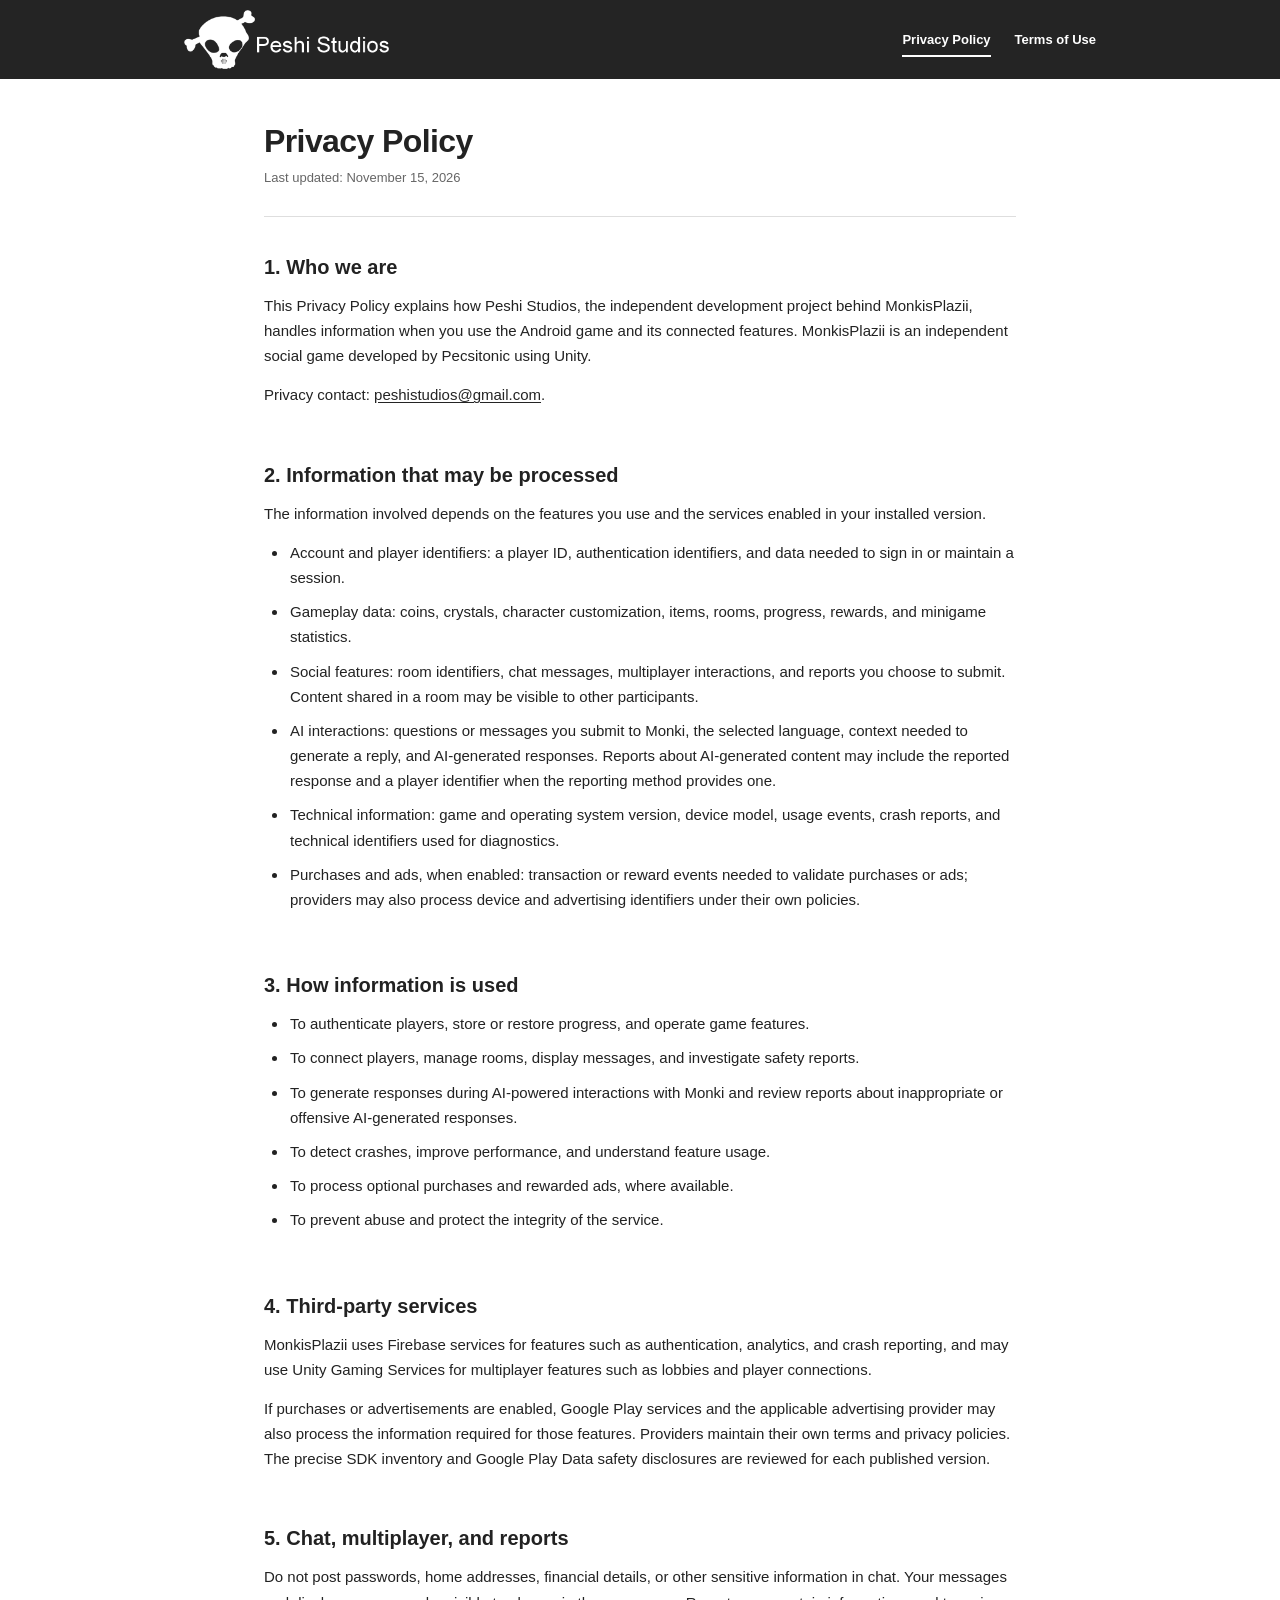
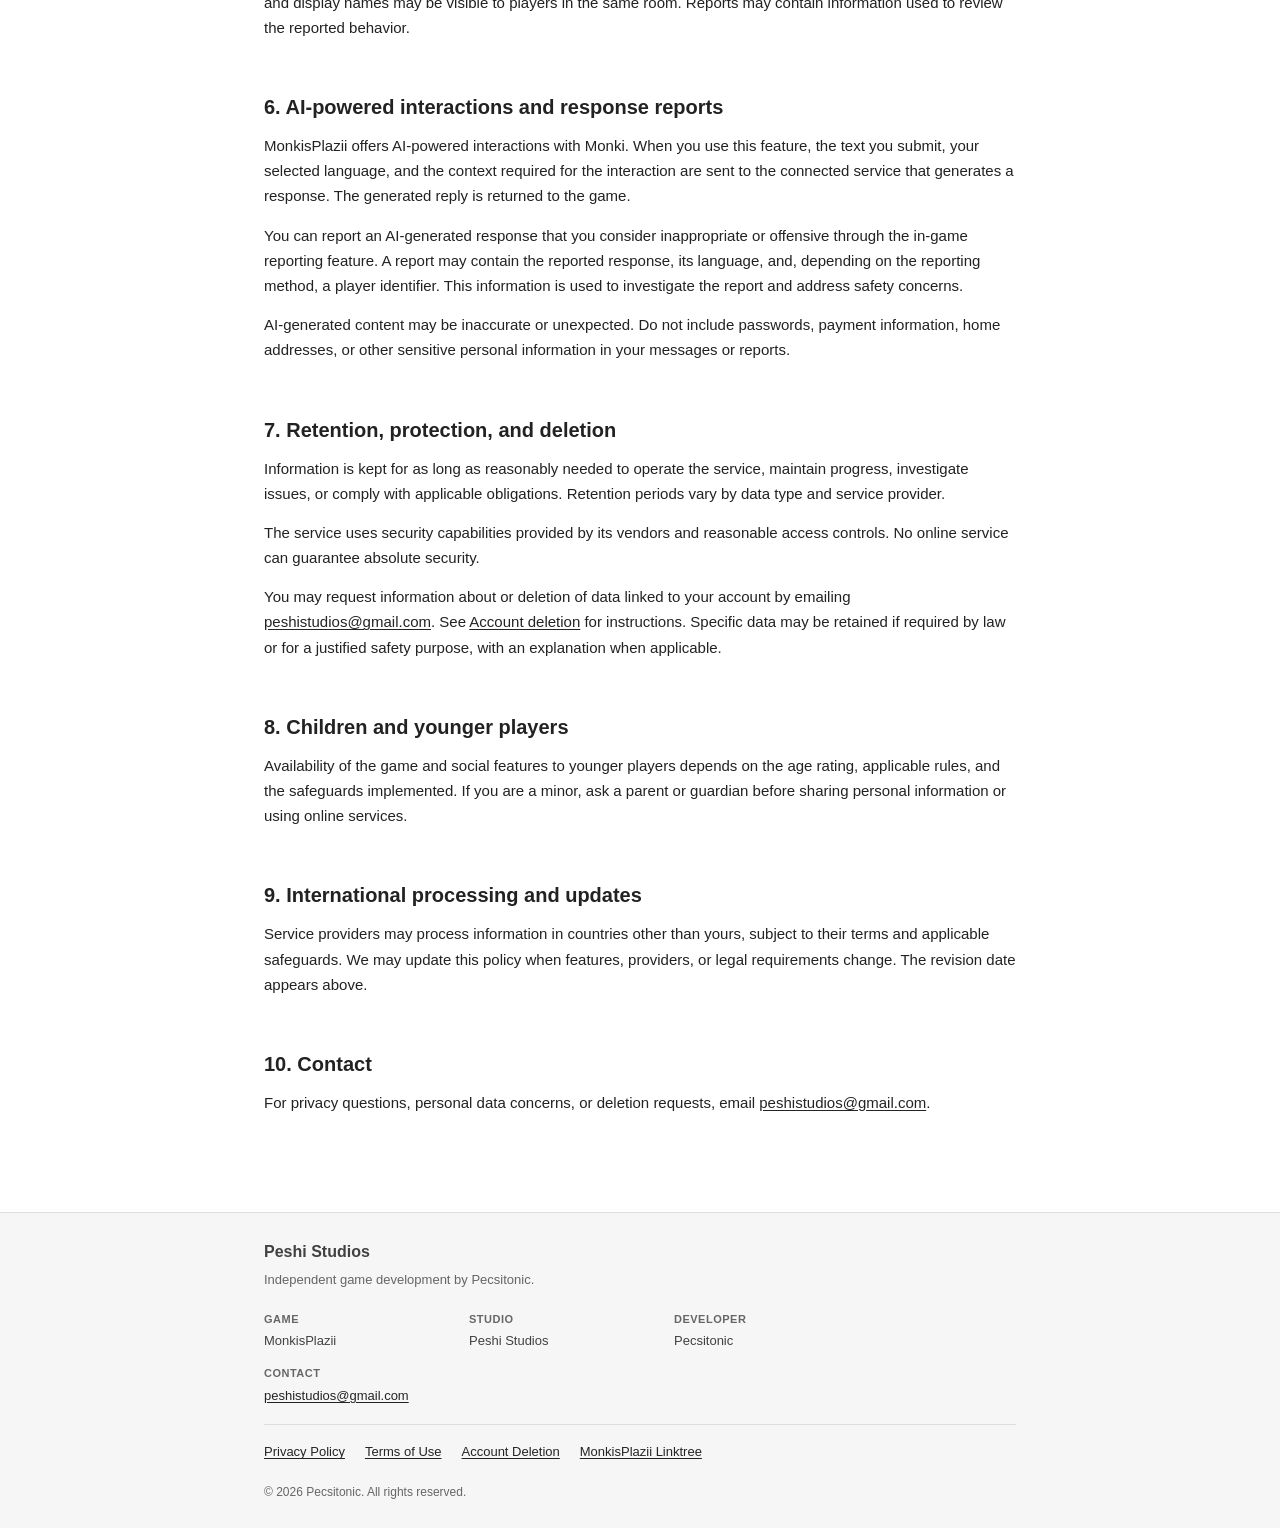
==== index.html @ 5175d94b "© 2026 Peshi Studios - V1 Page" ====
<!doctype html><html lang="en"><head><meta charset="utf-8"><meta name="viewport" content="width=device-width,initial-scale=1"><meta name="theme-color" content="#242424"><meta name="description" content="Privacy Policy for the MonkisPlazii mobile game."><title>Privacy Policy — MonkisPlazii | Peshi Studios</title><link rel="icon" href="favicon.ico" sizes="any"><link rel="icon" type="image/png" sizes="512x512" href="favicon.png"><link rel="stylesheet" href="styles.css"></head><body><a class="skip" href="#content">Skip to content</a><header class="topbar"><div class="topinner"><a class="logo" href="index.html" aria-label="Peshi Studios home"><img src="uipeshistudios.png" width="337" height="97" alt="Peshi Studios"></a><nav aria-label="Legal documents"><a href="privacy.html" aria-current="page">Privacy Policy</a><a href="terms.html">Terms of Use</a></nav></div></header><main class="content" id="content"><h1>Privacy Policy</h1><p class="updated">Last updated: November 15, 2026</p><div class="sections"><section><h2>1. Who we are</h2><p>This Privacy Policy explains how Peshi Studios, the independent development project behind MonkisPlazii, handles information when you use the Android game and its connected features. MonkisPlazii is an independent social game developed by Pecsitonic using Unity.</p><p>Privacy contact: <a href="mailto:peshistudios@gmail.com">peshistudios@gmail.com</a>.</p></section><section><h2>2. Information that may be processed</h2><p>The information involved depends on the features you use and the services enabled in your installed version.</p><ul><li>Account and player identifiers: a player ID, authentication identifiers, and data needed to sign in or maintain a session.</li><li>Gameplay data: coins, crystals, character customization, items, rooms, progress, rewards, and minigame statistics.</li><li>Social features: room identifiers, chat messages, multiplayer interactions, and reports you choose to submit. Content shared in a room may be visible to other participants.</li><li>AI interactions: questions or messages you submit to Monki, the selected language, context needed to generate a reply, and AI-generated responses. Reports about AI-generated content may include the reported response and a player identifier when the reporting method provides one.</li><li>Technical information: game and operating system version, device model, usage events, crash reports, and technical identifiers used for diagnostics.</li><li>Purchases and ads, when enabled: transaction or reward events needed to validate purchases or ads; providers may also process device and advertising identifiers under their own policies.</li></ul></section><section><h2>3. How information is used</h2><ul><li>To authenticate players, store or restore progress, and operate game features.</li><li>To connect players, manage rooms, display messages, and investigate safety reports.</li><li>To generate responses during AI-powered interactions with Monki and review reports about inappropriate or offensive AI-generated responses.</li><li>To detect crashes, improve performance, and understand feature usage.</li><li>To process optional purchases and rewarded ads, where available.</li><li>To prevent abuse and protect the integrity of the service.</li></ul></section><section><h2>4. Third-party services</h2><p>MonkisPlazii uses Firebase services for features such as authentication, analytics, and crash reporting, and may use Unity Gaming Services for multiplayer features such as lobbies and player connections.</p><p>If purchases or advertisements are enabled, Google Play services and the applicable advertising provider may also process the information required for those features. Providers maintain their own terms and privacy policies. The precise SDK inventory and Google Play Data safety disclosures are reviewed for each published version.</p></section><section><h2>5. Chat, multiplayer, and reports</h2><p>Do not post passwords, home addresses, financial details, or other sensitive information in chat. Your messages and display names may be visible to players in the same room. Reports may contain information used to review the reported behavior.</p></section><section><h2>6. AI-powered interactions and response reports</h2><p>MonkisPlazii offers AI-powered interactions with Monki. When you use this feature, the text you submit, your selected language, and the context required for the interaction are sent to the connected service that generates a response. The generated reply is returned to the game.</p><p>You can report an AI-generated response that you consider inappropriate or offensive through the in-game reporting feature. A report may contain the reported response, its language, and, depending on the reporting method, a player identifier. This information is used to investigate the report and address safety concerns.</p><p>AI-generated content may be inaccurate or unexpected. Do not include passwords, payment information, home addresses, or other sensitive personal information in your messages or reports.</p></section><section><h2>7. Retention, protection, and deletion</h2><p>Information is kept for as long as reasonably needed to operate the service, maintain progress, investigate issues, or comply with applicable obligations. Retention periods vary by data type and service provider.</p><p>The service uses security capabilities provided by its vendors and reasonable access controls. No online service can guarantee absolute security.</p><p>You may request information about or deletion of data linked to your account by emailing <a href="mailto:peshistudios@gmail.com?subject=MonkisPlazii%20-%20Account%20deletion">peshistudios@gmail.com</a>. See <a href="delete-account.html">Account deletion</a> for instructions. Specific data may be retained if required by law or for a justified safety purpose, with an explanation when applicable.</p></section><section><h2>8. Children and younger players</h2><p>Availability of the game and social features to younger players depends on the age rating, applicable rules, and the safeguards implemented. If you are a minor, ask a parent or guardian before sharing personal information or using online services.</p></section><section><h2>9. International processing and updates</h2><p>Service providers may process information in countries other than yours, subject to their terms and applicable safeguards. We may update this policy when features, providers, or legal requirements change. The revision date appears above.</p></section><section><h2>10. Contact</h2><p>For privacy questions, personal data concerns, or deletion requests, email <a href="mailto:peshistudios@gmail.com">peshistudios@gmail.com</a>.</p></section></div></main><footer><div class="footinner"><div class="footmain"><strong>Peshi Studios</strong><p>Independent game development by Pecsitonic.</p></div><dl><div><dt>Game</dt><dd>MonkisPlazii</dd></div><div><dt>Studio</dt><dd>Peshi Studios</dd></div><div><dt>Developer</dt><dd>Pecsitonic</dd></div><div><dt>Contact</dt><dd><a href="mailto:peshistudios@gmail.com">peshistudios@gmail.com</a></dd></div></dl><div class="footlinks"><a href="privacy.html">Privacy Policy</a><a href="terms.html">Terms of Use</a><a href="delete-account.html">Account Deletion</a><a href="https://linktr.ee/monkisplazii" target="_blank" rel="noopener noreferrer">MonkisPlazii Linktree</a></div><p class="copyright">© 2026 Pecsitonic. All rights reserved.</p></div></footer></body></html>
---- styles.css ----
:root{color-scheme:light;--tone:#242424;--ink:#222;--muted:#666;--border:#dedede}*,*::before,*::after{box-sizing:border-box}html{scroll-behavior:smooth}body{margin:0;background:#fff;color:var(--ink);font:15px/1.68 Arial,Helvetica,sans-serif;-webkit-text-size-adjust:100%}a{color:var(--tone);text-decoration:underline;text-underline-offset:2px}a:hover{color:#474747}a:focus-visible{outline:2px solid var(--tone);outline-offset:3px}.skip{position:absolute;top:-100px;left:12px;padding:10px;background:white;color:#242424;z-index:100}.skip:focus{top:8px}.topbar{background:var(--tone);color:#fff}.topinner{max-width:960px;margin:0 auto;min-height:77px;padding:10px 24px;display:flex;align-items:center;justify-content:space-between;gap:28px}.logo{display:inline-flex;align-items:center;flex-shrink:0;text-decoration:none;line-height:0}.logo img{display:block;width:205px;max-width:100%;height:auto;object-fit:contain}.logo:hover img,.logo:focus img{filter:none;opacity:1}.topbar nav{display:flex;flex-wrap:wrap;align-items:center;gap:24px}.topbar nav a{display:inline-block;color:#fff;text-decoration:none;font-size:13px;font-weight:600;border-bottom:2px solid transparent;padding:7px 0 5px;white-space:nowrap}.topbar nav a[aria-current=page]{border-bottom-color:#fff}.topbar nav a:hover{color:#fff;border-bottom-color:#aaa}.topbar nav a:focus-visible,.logo:focus-visible{outline:2px solid #fff;outline-offset:4px}.content{max-width:800px;margin:0 auto;padding:42px 24px 70px}h1{font-size:32px;line-height:1.25;margin:0 0 6px;letter-spacing:-.6px}.updated{font-size:13px;color:var(--muted);margin:0 0 27px}.sections{border-top:1px solid var(--border);padding-top:10px}.sections section{padding:14px 0 13px}h2{font-size:20px;line-height:1.4;margin:12px 0;font-weight:700}p{margin:0 0 14px}ul,ol{margin:0 0 20px;padding-left:24px}li{padding-left:2px;margin:0 0 9px}footer{background:#f6f6f6;border-top:1px solid var(--border);color:#414141}.footinner{max-width:800px;margin:auto;padding:26px 24px}.footmain strong{font-size:16px}.footmain p{margin:3px 0 19px;color:#656565;font-size:13px}dl{display:flex;flex-wrap:wrap;gap:12px 45px;margin:0 0 18px}dl>div{min-width:160px}dt{font-size:11px;font-weight:700;color:#666;text-transform:uppercase;letter-spacing:.5px}dd{margin:2px 0 0;font-size:13px;overflow-wrap:anywhere}.footlinks{border-top:1px solid #dedede;padding:16px 0 9px;display:flex;flex-wrap:wrap;gap:12px 20px}.footlinks a{font-size:13px}.copyright{margin:10px 0 0;font-size:12px;color:#666}@media(max-width:650px){body{font-size:15px;line-height:1.65}.topinner{padding:10px 16px;min-height:0;display:flex;flex-wrap:wrap;gap:3px 12px}.logo img{width:162px}.topbar nav{margin-left:auto;gap:15px}.topbar nav a{font-size:12px}.content{padding:28px 18px 45px}h1{font-size:28px}h2{font-size:19px}.sections section{padding:11px 0 10px}.footinner{padding:24px 18px}dl{display:block}dl>div{margin-bottom:12px}}@media(max-width:460px){.topinner{justify-content:center}.logo{width:100%;justify-content:center}.logo img{width:171px}.topbar nav{width:100%;margin:0;justify-content:center;border-top:1px solid #555;gap:24px}.topbar nav a{padding:9px 0 5px;font-size:13px}}
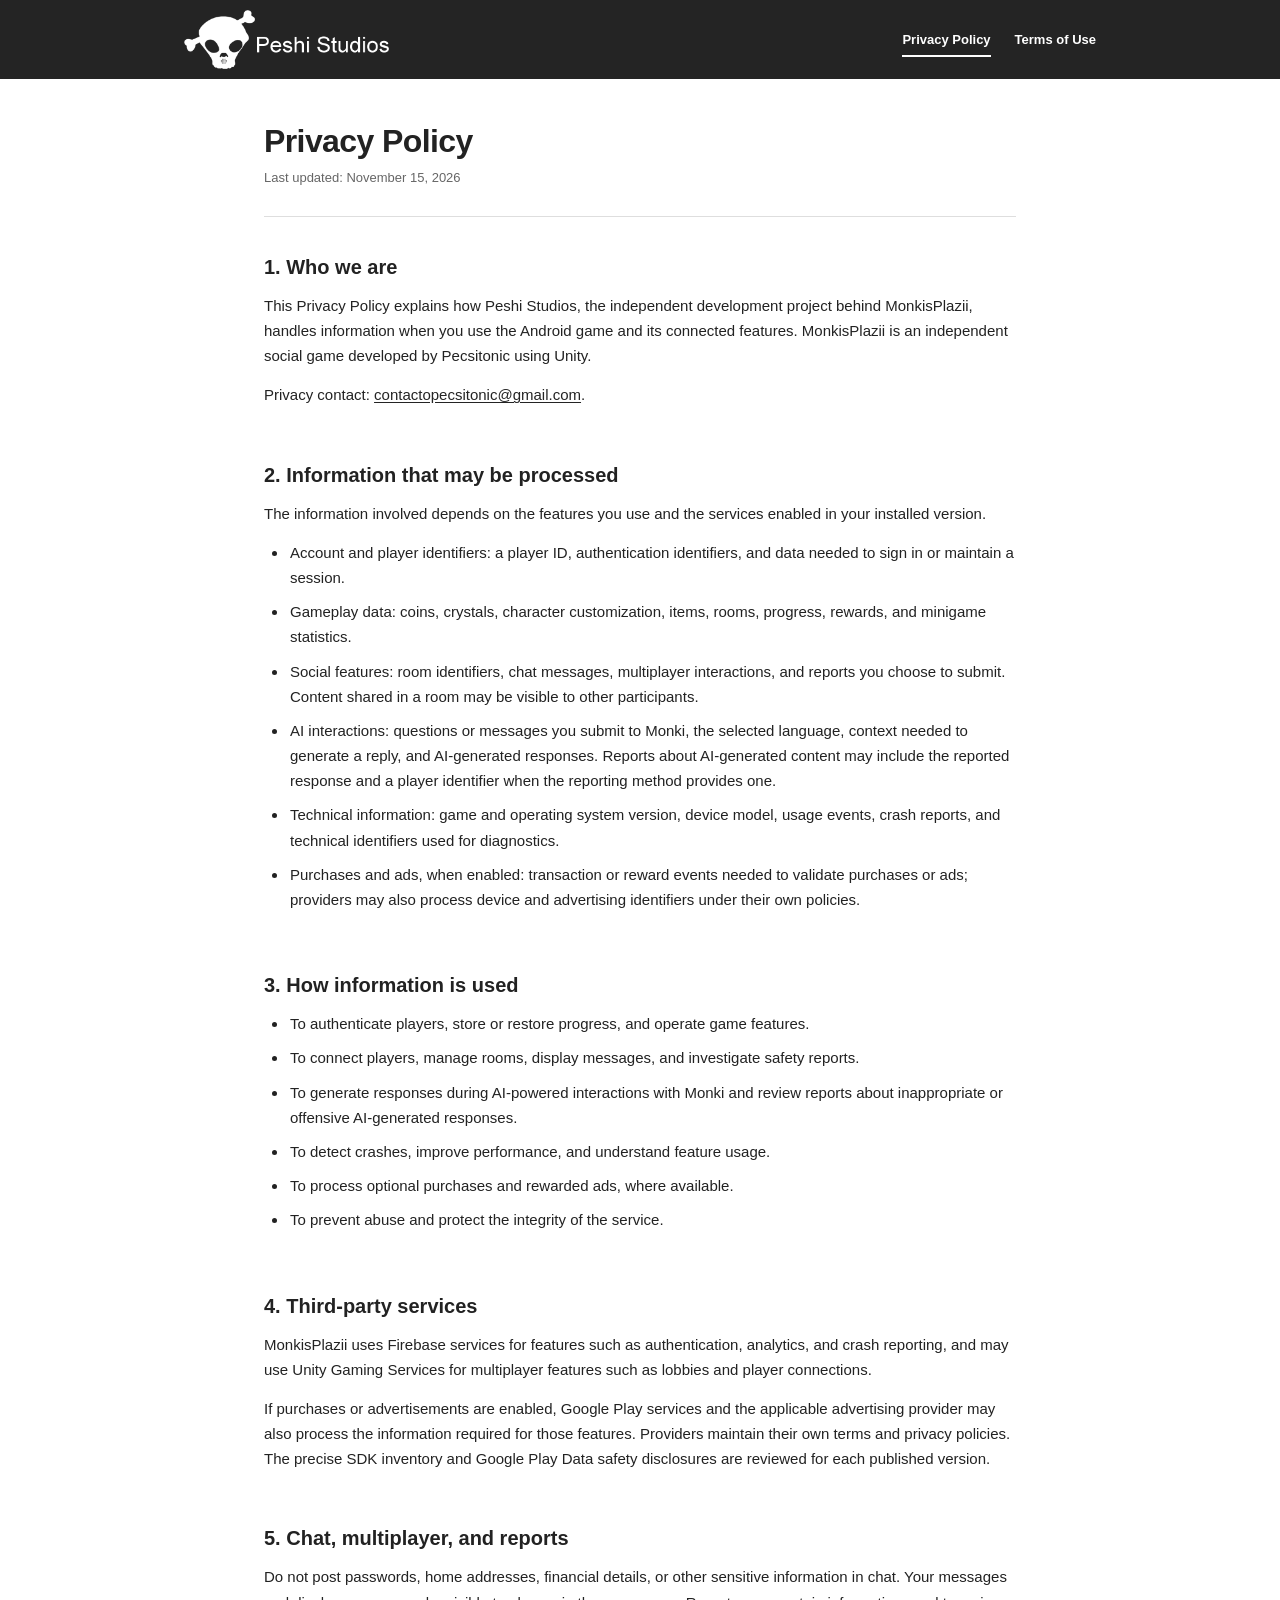
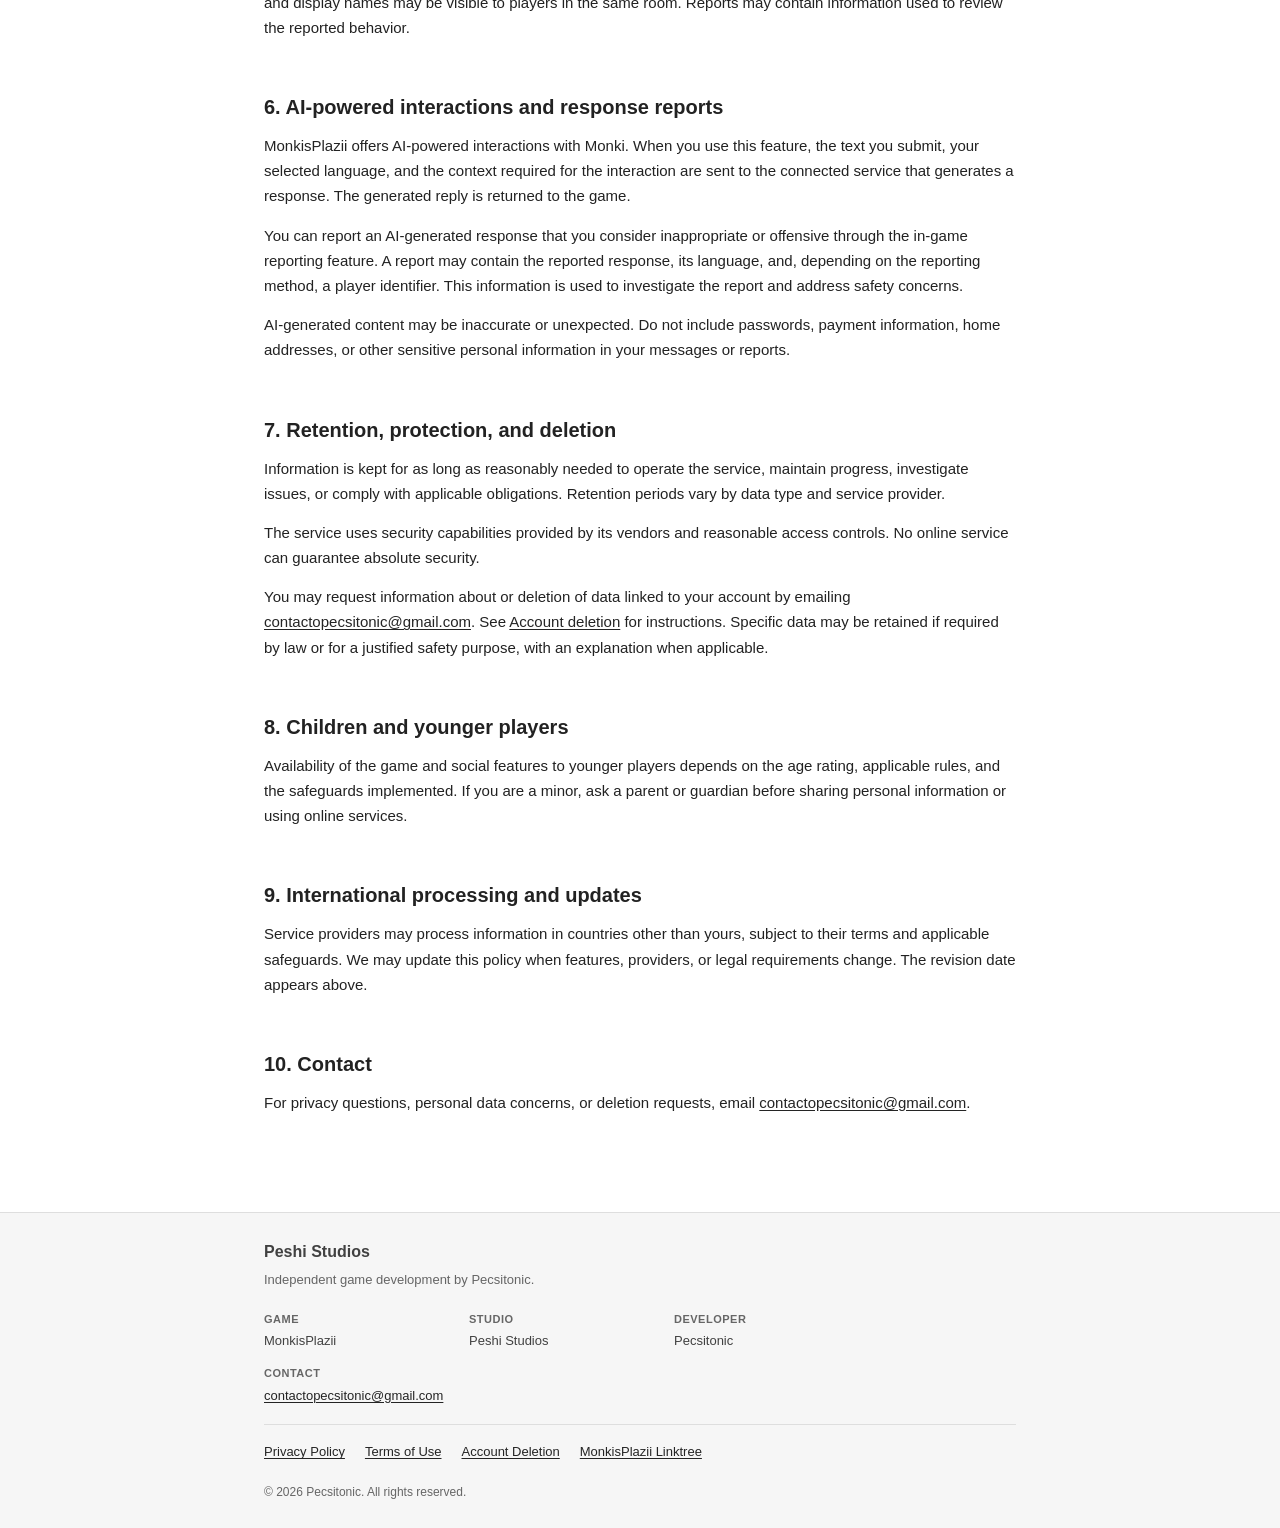
==== commit f87db5d2: "---" ====
--- a/index.html
+++ b/index.html
@@ -1 +1 @@
-<!doctype html><html lang="en"><head><meta charset="utf-8"><meta name="viewport" content="width=device-width,initial-scale=1"><meta name="theme-color" content="#242424"><meta name="description" content="Privacy Policy for the MonkisPlazii mobile game."><title>Privacy Policy — MonkisPlazii | Peshi Studios</title><link rel="icon" href="favicon.ico" sizes="any"><link rel="icon" type="image/png" sizes="512x512" href="favicon.png"><link rel="stylesheet" href="styles.css"></head><body><a class="skip" href="#content">Skip to content</a><header class="topbar"><div class="topinner"><a class="logo" href="index.html" aria-label="Peshi Studios home"><img src="uipeshistudios.png" width="337" height="97" alt="Peshi Studios"></a><nav aria-label="Legal documents"><a href="privacy.html" aria-current="page">Privacy Policy</a><a href="terms.html">Terms of Use</a></nav></div></header><main class="content" id="content"><h1>Privacy Policy</h1><p class="updated">Last updated: November 15, 2026</p><div class="sections"><section><h2>1. Who we are</h2><p>This Privacy Policy explains how Peshi Studios, the independent development project behind MonkisPlazii, handles information when you use the Android game and its connected features. MonkisPlazii is an independent social game developed by Pecsitonic using Unity.</p><p>Privacy contact: <a href="mailto:peshistudios@gmail.com">peshistudios@gmail.com</a>.</p></section><section><h2>2. Information that may be processed</h2><p>The information involved depends on the features you use and the services enabled in your installed version.</p><ul><li>Account and player identifiers: a player ID, authentication identifiers, and data needed to sign in or maintain a session.</li><li>Gameplay data: coins, crystals, character customization, items, rooms, progress, rewards, and minigame statistics.</li><li>Social features: room identifiers, chat messages, multiplayer interactions, and reports you choose to submit. Content shared in a room may be visible to other participants.</li><li>AI interactions: questions or messages you submit to Monki, the selected language, context needed to generate a reply, and AI-generated responses. Reports about AI-generated content may include the reported response and a player identifier when the reporting method provides one.</li><li>Technical information: game and operating system version, device model, usage events, crash reports, and technical identifiers used for diagnostics.</li><li>Purchases and ads, when enabled: transaction or reward events needed to validate purchases or ads; providers may also process device and advertising identifiers under their own policies.</li></ul></section><section><h2>3. How information is used</h2><ul><li>To authenticate players, store or restore progress, and operate game features.</li><li>To connect players, manage rooms, display messages, and investigate safety reports.</li><li>To generate responses during AI-powered interactions with Monki and review reports about inappropriate or offensive AI-generated responses.</li><li>To detect crashes, improve performance, and understand feature usage.</li><li>To process optional purchases and rewarded ads, where available.</li><li>To prevent abuse and protect the integrity of the service.</li></ul></section><section><h2>4. Third-party services</h2><p>MonkisPlazii uses Firebase services for features such as authentication, analytics, and crash reporting, and may use Unity Gaming Services for multiplayer features such as lobbies and player connections.</p><p>If purchases or advertisements are enabled, Google Play services and the applicable advertising provider may also process the information required for those features. Providers maintain their own terms and privacy policies. The precise SDK inventory and Google Play Data safety disclosures are reviewed for each published version.</p></section><section><h2>5. Chat, multiplayer, and reports</h2><p>Do not post passwords, home addresses, financial details, or other sensitive information in chat. Your messages and display names may be visible to players in the same room. Reports may contain information used to review the reported behavior.</p></section><section><h2>6. AI-powered interactions and response reports</h2><p>MonkisPlazii offers AI-powered interactions with Monki. When you use this feature, the text you submit, your selected language, and the context required for the interaction are sent to the connected service that generates a response. The generated reply is returned to the game.</p><p>You can report an AI-generated response that you consider inappropriate or offensive through the in-game reporting feature. A report may contain the reported response, its language, and, depending on the reporting method, a player identifier. This information is used to investigate the report and address safety concerns.</p><p>AI-generated content may be inaccurate or unexpected. Do not include passwords, payment information, home addresses, or other sensitive personal information in your messages or reports.</p></section><section><h2>7. Retention, protection, and deletion</h2><p>Information is kept for as long as reasonably needed to operate the service, maintain progress, investigate issues, or comply with applicable obligations. Retention periods vary by data type and service provider.</p><p>The service uses security capabilities provided by its vendors and reasonable access controls. No online service can guarantee absolute security.</p><p>You may request information about or deletion of data linked to your account by emailing <a href="mailto:peshistudios@gmail.com?subject=MonkisPlazii%20-%20Account%20deletion">peshistudios@gmail.com</a>. See <a href="delete-account.html">Account deletion</a> for instructions. Specific data may be retained if required by law or for a justified safety purpose, with an explanation when applicable.</p></section><section><h2>8. Children and younger players</h2><p>Availability of the game and social features to younger players depends on the age rating, applicable rules, and the safeguards implemented. If you are a minor, ask a parent or guardian before sharing personal information or using online services.</p></section><section><h2>9. International processing and updates</h2><p>Service providers may process information in countries other than yours, subject to their terms and applicable safeguards. We may update this policy when features, providers, or legal requirements change. The revision date appears above.</p></section><section><h2>10. Contact</h2><p>For privacy questions, personal data concerns, or deletion requests, email <a href="mailto:peshistudios@gmail.com">peshistudios@gmail.com</a>.</p></section></div></main><footer><div class="footinner"><div class="footmain"><strong>Peshi Studios</strong><p>Independent game development by Pecsitonic.</p></div><dl><div><dt>Game</dt><dd>MonkisPlazii</dd></div><div><dt>Studio</dt><dd>Peshi Studios</dd></div><div><dt>Developer</dt><dd>Pecsitonic</dd></div><div><dt>Contact</dt><dd><a href="mailto:peshistudios@gmail.com">peshistudios@gmail.com</a></dd></div></dl><div class="footlinks"><a href="privacy.html">Privacy Policy</a><a href="terms.html">Terms of Use</a><a href="delete-account.html">Account Deletion</a><a href="https://linktr.ee/monkisplazii" target="_blank" rel="noopener noreferrer">MonkisPlazii Linktree</a></div><p class="copyright">© 2026 Pecsitonic. All rights reserved.</p></div></footer></body></html>
+<!doctype html><html lang="en"><head><meta charset="utf-8"><meta name="viewport" content="width=device-width,initial-scale=1"><meta name="theme-color" content="#242424"><meta name="description" content="Privacy Policy for the MonkisPlazii mobile game."><title>Privacy Policy — MonkisPlazii | Peshi Studios</title><link rel="icon" href="favicon.ico" sizes="any"><link rel="icon" type="image/png" sizes="512x512" href="favicon.png"><link rel="stylesheet" href="styles.css"></head><body><a class="skip" href="#content">Skip to content</a><header class="topbar"><div class="topinner"><a class="logo" href="index.html" aria-label="Peshi Studios home"><img src="uipeshistudios.png" width="337" height="97" alt="Peshi Studios"></a><nav aria-label="Legal documents"><a href="privacy.html" aria-current="page">Privacy Policy</a><a href="terms.html">Terms of Use</a></nav></div></header><main class="content" id="content"><h1>Privacy Policy</h1><p class="updated">Last updated: November 15, 2026</p><div class="sections"><section><h2>1. Who we are</h2><p>This Privacy Policy explains how Peshi Studios, the independent development project behind MonkisPlazii, handles information when you use the Android game and its connected features. MonkisPlazii is an independent social game developed by Pecsitonic using Unity.</p><p>Privacy contact: <a href="mailto:contactopecsitonic@gmail.com">contactopecsitonic@gmail.com</a>.</p></section><section><h2>2. Information that may be processed</h2><p>The information involved depends on the features you use and the services enabled in your installed version.</p><ul><li>Account and player identifiers: a player ID, authentication identifiers, and data needed to sign in or maintain a session.</li><li>Gameplay data: coins, crystals, character customization, items, rooms, progress, rewards, and minigame statistics.</li><li>Social features: room identifiers, chat messages, multiplayer interactions, and reports you choose to submit. Content shared in a room may be visible to other participants.</li><li>AI interactions: questions or messages you submit to Monki, the selected language, context needed to generate a reply, and AI-generated responses. Reports about AI-generated content may include the reported response and a player identifier when the reporting method provides one.</li><li>Technical information: game and operating system version, device model, usage events, crash reports, and technical identifiers used for diagnostics.</li><li>Purchases and ads, when enabled: transaction or reward events needed to validate purchases or ads; providers may also process device and advertising identifiers under their own policies.</li></ul></section><section><h2>3. How information is used</h2><ul><li>To authenticate players, store or restore progress, and operate game features.</li><li>To connect players, manage rooms, display messages, and investigate safety reports.</li><li>To generate responses during AI-powered interactions with Monki and review reports about inappropriate or offensive AI-generated responses.</li><li>To detect crashes, improve performance, and understand feature usage.</li><li>To process optional purchases and rewarded ads, where available.</li><li>To prevent abuse and protect the integrity of the service.</li></ul></section><section><h2>4. Third-party services</h2><p>MonkisPlazii uses Firebase services for features such as authentication, analytics, and crash reporting, and may use Unity Gaming Services for multiplayer features such as lobbies and player connections.</p><p>If purchases or advertisements are enabled, Google Play services and the applicable advertising provider may also process the information required for those features. Providers maintain their own terms and privacy policies. The precise SDK inventory and Google Play Data safety disclosures are reviewed for each published version.</p></section><section><h2>5. Chat, multiplayer, and reports</h2><p>Do not post passwords, home addresses, financial details, or other sensitive information in chat. Your messages and display names may be visible to players in the same room. Reports may contain information used to review the reported behavior.</p></section><section><h2>6. AI-powered interactions and response reports</h2><p>MonkisPlazii offers AI-powered interactions with Monki. When you use this feature, the text you submit, your selected language, and the context required for the interaction are sent to the connected service that generates a response. The generated reply is returned to the game.</p><p>You can report an AI-generated response that you consider inappropriate or offensive through the in-game reporting feature. A report may contain the reported response, its language, and, depending on the reporting method, a player identifier. This information is used to investigate the report and address safety concerns.</p><p>AI-generated content may be inaccurate or unexpected. Do not include passwords, payment information, home addresses, or other sensitive personal information in your messages or reports.</p></section><section><h2>7. Retention, protection, and deletion</h2><p>Information is kept for as long as reasonably needed to operate the service, maintain progress, investigate issues, or comply with applicable obligations. Retention periods vary by data type and service provider.</p><p>The service uses security capabilities provided by its vendors and reasonable access controls. No online service can guarantee absolute security.</p><p>You may request information about or deletion of data linked to your account by emailing <a href="mailto:contactopecsitonic@gmail.com?subject=MonkisPlazii%20-%20Account%20deletion">contactopecsitonic@gmail.com</a>. See <a href="delete-account.html">Account deletion</a> for instructions. Specific data may be retained if required by law or for a justified safety purpose, with an explanation when applicable.</p></section><section><h2>8. Children and younger players</h2><p>Availability of the game and social features to younger players depends on the age rating, applicable rules, and the safeguards implemented. If you are a minor, ask a parent or guardian before sharing personal information or using online services.</p></section><section><h2>9. International processing and updates</h2><p>Service providers may process information in countries other than yours, subject to their terms and applicable safeguards. We may update this policy when features, providers, or legal requirements change. The revision date appears above.</p></section><section><h2>10. Contact</h2><p>For privacy questions, personal data concerns, or deletion requests, email <a href="mailto:contactopecsitonic@gmail.com">contactopecsitonic@gmail.com</a>.</p></section></div></main><footer><div class="footinner"><div class="footmain"><strong>Peshi Studios</strong><p>Independent game development by Pecsitonic.</p></div><dl><div><dt>Game</dt><dd>MonkisPlazii</dd></div><div><dt>Studio</dt><dd>Peshi Studios</dd></div><div><dt>Developer</dt><dd>Pecsitonic</dd></div><div><dt>Contact</dt><dd><a href="mailto:contactopecsitonic@gmail.com">contactopecsitonic@gmail.com</a></dd></div></dl><div class="footlinks"><a href="privacy.html">Privacy Policy</a><a href="terms.html">Terms of Use</a><a href="delete-account.html">Account Deletion</a><a href="https://linktr.ee/monkisplazii" target="_blank" rel="noopener noreferrer">MonkisPlazii Linktree</a></div><p class="copyright">© 2026 Pecsitonic. All rights reserved.</p></div></footer></body></html>
